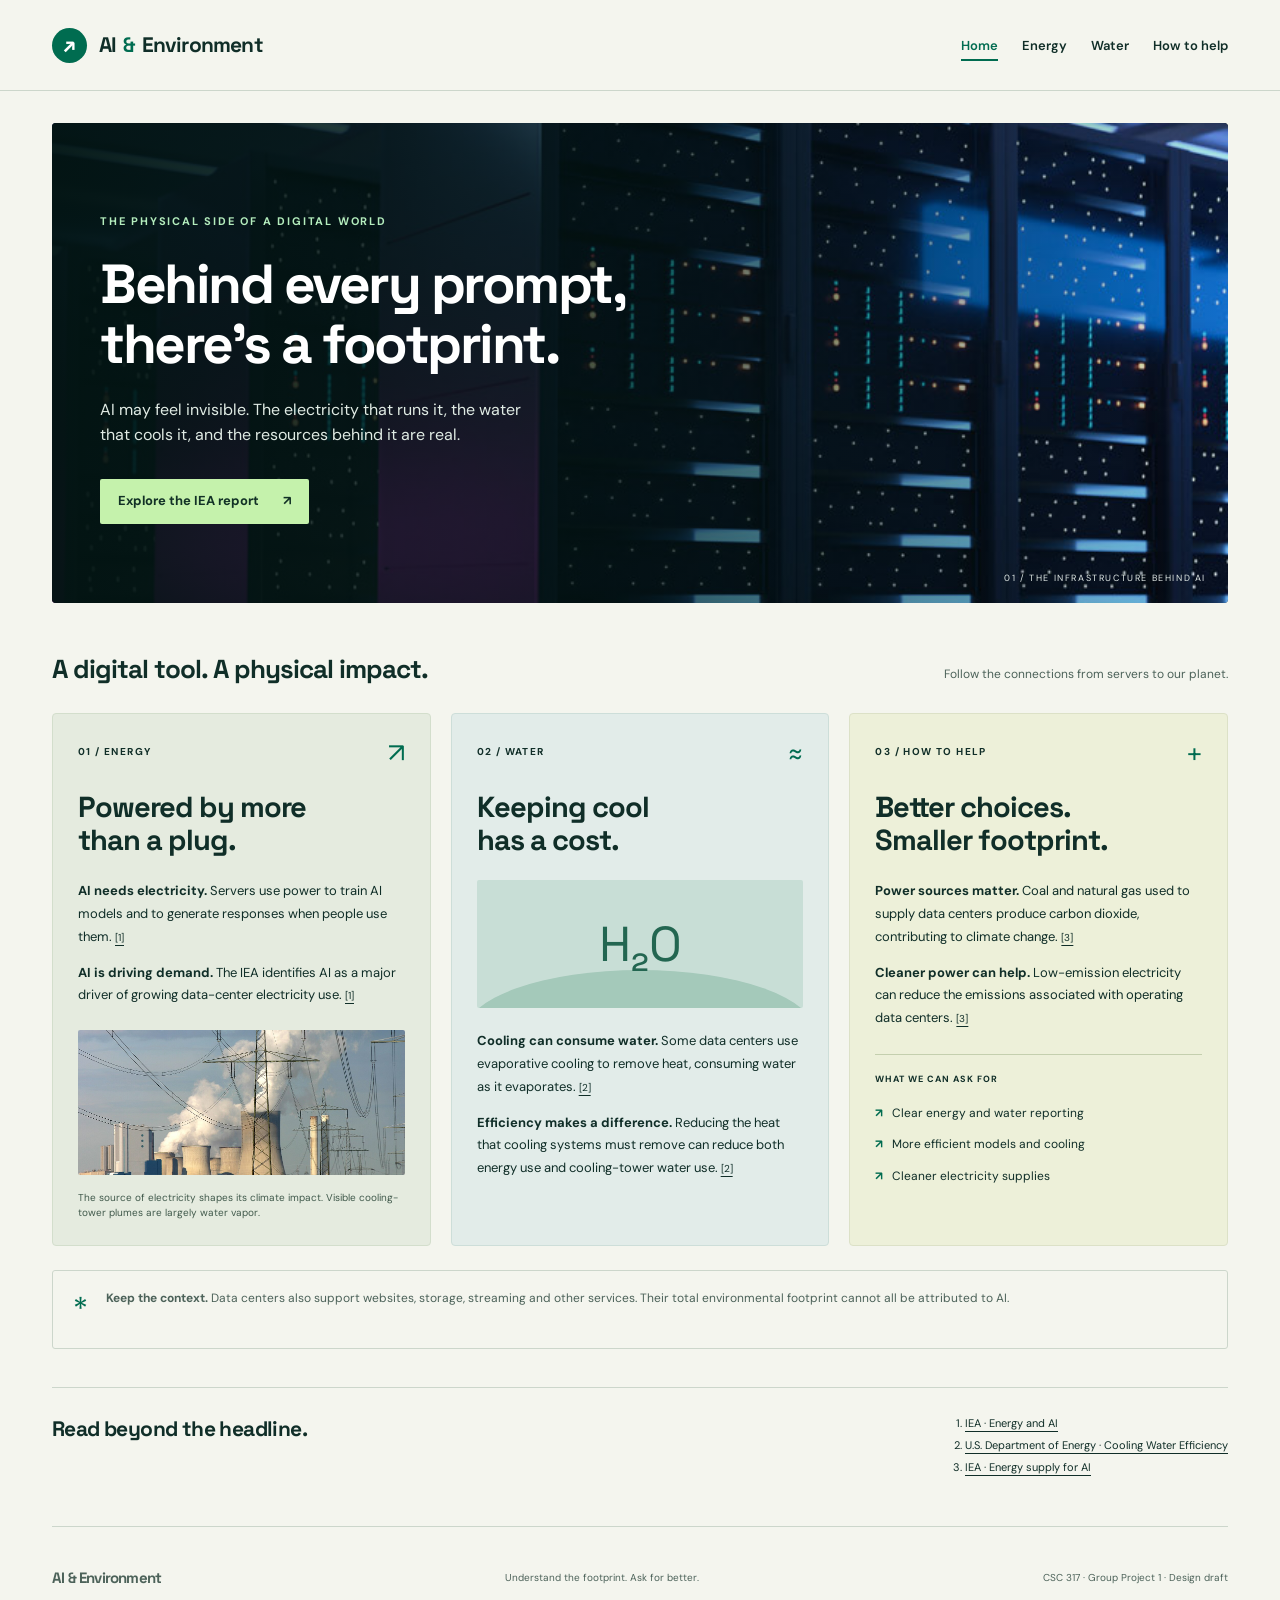
==== ai-environment-draft/index.html @ afbea67f "Add files via upload" ====
<!doctype html>
<html lang="en">
<head>
  <meta charset="utf-8">
  <meta name="viewport" content="width=device-width, initial-scale=1">
  <meta name="description" content="Explore the electricity, water and climate impacts behind artificial intelligence.">
  <title>AI & Environment — Behind the Prompt</title>
  <link rel="preconnect" href="https://fonts.googleapis.com">
  <link rel="preconnect" href="https://fonts.gstatic.com" crossorigin>
  <link href="https://fonts.googleapis.com/css2?family=DM+Sans:wght@400;500;600;700&family=Space+Grotesk:wght@400;500;600;700&display=swap" rel="stylesheet">
  <link rel="stylesheet" href="styles.css">
</head>
<body>
  <a class="skip" href="#main">Skip to content</a>
  <header class="site-header">
    <div class="header-inner">
      <div class="brand"><span class="brand-mark" aria-hidden="true">↗</span> AI <span class="amp">&</span> Environment</div>
      <nav aria-label="Main navigation">
        <!-- Assignment: navigation controls are visual only and do not navigate. -->
        <button type="button" class="current" aria-current="page">Home</button>
        <button type="button">Energy</button>
        <button type="button">Water</button>
        <button type="button">How to help</button>
      </nav>
    </div>
  </header>
  <main id="main">
    <section class="hero" aria-labelledby="hero-title">
      <img class="hero-image" src="assets/server-room.jpg" alt="Rows of server racks illuminated by blue and purple lights.">
      <div class="hero-copy">
        <p class="eyebrow">THE PHYSICAL SIDE OF A DIGITAL WORLD</p>
        <h1 id="hero-title">Behind every prompt,<br>there’s a footprint.</h1>
        <p>AI may feel invisible. The electricity that runs it, the water that cools it, and the resources behind it are real.</p>
        <a class="article-link" href="https://www.iea.org/reports/energy-and-ai">Explore the IEA report <span aria-hidden="true">↗</span></a>
      </div>
      <div class="hero-caption">01 / THE INFRASTRUCTURE BEHIND AI</div>
    </section>
    <div class="section-heading"><h2>A digital tool. A physical impact.</h2><p>Follow the connections from servers to our planet.</p></div>
    <div class="cards">
      <section class="card" aria-labelledby="energy-title">
        <div class="card-top"><span class="category">01 / ENERGY</span><span class="symbol" aria-hidden="true">↗</span></div>
        <h3 id="energy-title">Powered by more<br>than a plug.</h3>
        <p class="fact"><strong>AI needs electricity.</strong> Servers use power to train AI models and to generate responses when people use them. <a href="#source-iea" aria-label="Source 1">[1]</a></p>
        <p class="fact"><strong>AI is driving demand.</strong> The IEA identifies AI as a major driver of growing data-center electricity use. <a href="#source-iea" aria-label="Source 1">[1]</a></p>
        <figure><img src="assets/power-station.jpg" alt="Power station cooling towers and electricity transmission lines."><figcaption>The source of electricity shapes its climate impact. Visible cooling-tower plumes are largely water vapor.</figcaption></figure>
      </section>
      <section class="card water-card" aria-labelledby="water-title">
        <div class="card-top"><span class="category">02 / WATER</span><span class="symbol" aria-hidden="true">≈</span></div>
        <h3 id="water-title">Keeping cool<br>has a cost.</h3>
        <div class="water-graphic" aria-hidden="true"><span>H₂O</span><div class="wave"></div></div>
        <p class="fact"><strong>Cooling can consume water.</strong> Some data centers use evaporative cooling to remove heat, consuming water as it evaporates. <a href="#source-doe" aria-label="Source 2">[2]</a></p>
        <p class="fact"><strong>Efficiency makes a difference.</strong> Reducing the heat that cooling systems must remove can reduce both energy use and cooling-tower water use. <a href="#source-doe" aria-label="Source 2">[2]</a></p>
      </section>
      <section class="card help-card" aria-labelledby="help-title">
        <div class="card-top"><span class="category">03 / HOW TO HELP</span><span class="symbol" aria-hidden="true">+</span></div>
        <h3 id="help-title">Better choices.<br>Smaller footprint.</h3>
        <p class="fact"><strong>Power sources matter.</strong> Coal and natural gas used to supply data centers produce carbon dioxide, contributing to climate change. <a href="#source-supply" aria-label="Source 3">[3]</a></p>
        <p class="fact"><strong>Cleaner power can help.</strong> Low-emission electricity can reduce the emissions associated with operating data centers. <a href="#source-supply" aria-label="Source 3">[3]</a></p>
        <div class="takeaway"><p class="eyebrow">WHAT WE CAN ASK FOR</p><ul><li>Clear energy and water reporting</li><li>More efficient models and cooling</li><li>Cleaner electricity supplies</li></ul></div>
      </section>
    </div>
    <aside class="context"><span aria-hidden="true">*</span><p><strong>Keep the context.</strong> Data centers also support websites, storage, streaming and other services. Their total environmental footprint cannot all be attributed to AI.</p></aside>
    <section class="sources" aria-labelledby="sources-title"><h2 id="sources-title">Read beyond the headline.</h2><ol><li id="source-iea"><a href="https://www.iea.org/reports/energy-and-ai">IEA · Energy and AI</a></li><li id="source-doe"><a href="https://www.energy.gov/cmei/femp/cooling-water-efficiency-opportunities-federal-data-centers">U.S. Department of Energy · Cooling Water Efficiency</a></li><li id="source-supply"><a href="https://www.iea.org/reports/energy-and-ai/energy-supply-for-ai">IEA · Energy supply for AI</a></li></ol></section>
  </main>
  <footer><p class="brand">AI & Environment</p><p>Understand the footprint. Ask for better.</p><p>CSC 317 · Group Project 1 · Design draft</p></footer>
</body>
</html>
---- ai-environment-draft/styles.css ----
/* HTML/CSS only. Distinct pseudo selectors: :root, :hover, :focus-visible,
   :active, :first-child, :last-child, ::before, ::after, ::selection. */
:root{--ink:#102e28;--green:#006c50;--paper:#f4f5ee;--line:#ccd6cb;--muted:#4c6259}
*{box-sizing:border-box}body{margin:0;background:var(--paper);color:var(--ink);font-family:'DM Sans',sans-serif;line-height:1.6}h1,h2,h3,.brand{font-family:'Space Grotesk',sans-serif}a{color:inherit;text-underline-offset:4px}a:hover{color:var(--green)}a:focus-visible,button:focus-visible{outline:3px solid #b97000;outline-offset:5px}button:active{transform:translateY(1px)}::selection{background:#b8f2ca;color:#102e28}.skip{position:fixed;top:-100px;left:16px;padding:10px;background:white;z-index:20}.skip:focus-visible{top:12px}.site-header{position:sticky;top:0;z-index:10;background:rgba(244,245,238,.97);border-bottom:1px solid var(--line)}.header-inner{max-width:1240px;margin:auto;min-height:90px;padding:18px 32px;display:flex;align-items:center;justify-content:space-between;gap:24px}.brand{font-weight:700;font-size:21px;letter-spacing:-.8px;display:flex;align-items:center;gap:7px}.brand-mark{display:inline-flex;align-items:center;justify-content:center;background:var(--green);color:white;width:35px;height:35px;border-radius:50%;margin-right:5px}.amp{color:var(--green)}nav{display:flex;gap:24px}nav button{font:600 13px 'DM Sans',sans-serif;color:var(--ink);border:0;background:none;padding:9px 0;cursor:pointer;position:relative}nav button:hover{color:var(--green)}nav button:first-child{color:var(--green)}nav button::after{content:'';position:absolute;bottom:2px;left:0;width:0;height:2px;background:var(--green);transition:width .2s}nav button:hover::after,nav .current::after{width:100%}main{max-width:1240px;margin:auto;padding:32px}.hero{position:relative;min-height:480px;overflow:hidden;background:#071818;color:white;display:flex;align-items:center;border-radius:4px}.hero-image{position:absolute;width:100%;height:100%;object-fit:cover;object-position:right center}.hero::before{content:'';position:absolute;inset:0;background:linear-gradient(90deg,rgba(2,20,18,.96),rgba(2,20,18,.75) 43%,rgba(2,20,18,.08));z-index:1}.hero-copy{position:relative;z-index:2;padding:48px;max-width:670px}.eyebrow,.category{font-size:11px;letter-spacing:1.8px;font-weight:700}.hero .eyebrow{color:#b4edbd}h1{font-size:clamp(36px,4.3vw,58px);line-height:1.09;letter-spacing:-2.5px;margin:23px 0} .hero-copy>p:not(.eyebrow){max-width:450px;font-size:16px;color:#e0ebe4}.article-link{display:inline-flex;align-items:center;gap:24px;background:#c5f2ac;color:#123126;padding:12px 18px;margin-top:15px;font-size:13px;font-weight:700;text-decoration:none;border-radius:2px}.article-link:hover{background:white}.hero-caption{position:absolute;bottom:18px;right:22px;z-index:2;font-size:9px;letter-spacing:1.6px;color:#e2eae7}.section-heading{display:flex;align-items:baseline;justify-content:space-between;gap:20px;margin:46px 0 22px}.section-heading h2{font-size:26px;letter-spacing:-1px;margin:0}.section-heading p{font-size:12px;color:var(--muted);margin:0}.cards{display:flex;gap:20px;align-items:stretch}.card{flex:1;min-width:0;padding:25px;background:#e5ebdf;border:1px solid #d3decc;border-radius:4px}.water-card{background:#e2ece9;border-color:#cdded9}.help-card{background:#edf0d9;border-color:#dce1c7}.card-top{display:flex;justify-content:space-between;align-items:center}.category{font-size:10px;letter-spacing:1.4px}.symbol{font-size:27px;line-height:1;color:var(--green)}h3{font-size:29px;line-height:1.15;letter-spacing:-1px;margin:24px 0}.fact{font-size:13px;line-height:1.75}.fact strong{font-weight:700}.fact a{font-size:10px}figure{margin:23px 0 0}figure img{width:100%;height:145px;object-fit:cover;border-radius:2px}figcaption{font-size:10px;line-height:1.5;margin-top:7px;color:#40594b}.water-graphic{height:128px;position:relative;background:#c8ded6;overflow:hidden;margin:22px 0;border-radius:2px;display:flex;align-items:center;justify-content:center}.water-graphic>span{font-family:'Space Grotesk',sans-serif;font-size:49px;color:#236651;z-index:1}.wave{position:absolute;bottom:-87px;width:350px;height:125px;background:#a4c9ba;border-radius:50%}.takeaway{border-top:1px solid #c4cfae;margin-top:24px;padding-top:8px}.takeaway .eyebrow{font-size:9px;letter-spacing:1px}.takeaway ul{padding:0;list-style:none;font-size:12px}.takeaway li{padding:6px 0;display:flex;gap:9px}.takeaway li::before{content:'↗';color:var(--green);font-weight:bold}.takeaway li:last-child{padding-bottom:0}.context{display:flex;gap:18px;margin:24px 0 0;padding:18px 20px;border:1px solid var(--line);border-radius:3px}.context>span{font-size:32px;line-height:1.3;color:var(--green)}.context p{font-size:12px;margin:0;color:var(--muted)}.sources{border-top:1px solid var(--line);padding-top:24px;margin-top:38px;display:flex;justify-content:space-between;gap:24px}.sources h2{font-size:21px;letter-spacing:-.6px;margin:0}.sources ol{margin:0;padding-left:20px;font-size:11px;line-height:2}footer{max-width:1176px;margin:16px auto 0;padding:24px 0 32px;border-top:1px solid var(--line);display:flex;align-items:center;justify-content:space-between;gap:20px}footer .brand{font-size:15px}footer p{font-size:10px;color:var(--muted)}
@media(max-width:900px){.header-inner{padding:16px 24px}.brand{font-size:18px}nav{gap:16px}.hero-copy{padding:35px}.section-heading{align-items:flex-start;flex-direction:column;gap:5px}.cards{gap:12px}.card{padding:18px}h3{font-size:24px}footer{margin:16px 32px 0}}
@media(max-width:599px){.header-inner{padding:14px 20px;flex-direction:column;align-items:stretch;gap:8px;min-height:0}.brand{font-size:19px}nav{justify-content:space-between;gap:12px}nav button{font-size:12px;min-height:44px}main{padding:20px}.hero{min-height:490px;align-items:flex-end}.hero-image{object-position:65% center}.hero::before{background:linear-gradient(0deg,rgba(2,20,18,.97),rgba(2,20,18,.73) 62%,rgba(2,20,18,.1))}.hero-copy{padding:28px 24px 52px}.hero .eyebrow{font-size:9px;letter-spacing:1.2px}h1{font-size:39px;letter-spacing:-1.7px}.hero-copy>p:not(.eyebrow){font-size:14px}.hero-caption{left:24px;font-size:8px;right:auto}.section-heading{margin-top:30px}.section-heading h2{font-size:24px}.cards{flex-direction:column;gap:18px}.card{padding:25px}h3{font-size:32px;margin:20px 0}.fact{font-size:14px}figure img{height:175px}.water-graphic{height:140px}.context{padding:16px;gap:12px}.sources{flex-direction:column;gap:12px}.sources ol{font-size:12px}footer{margin:12px 20px 0;flex-direction:column;align-items:flex-start;gap:4px}footer p{margin:3px 0}footer .brand{margin-bottom:6px}}
@media(prefers-reduced-motion:reduce){*{transition:none!important}}
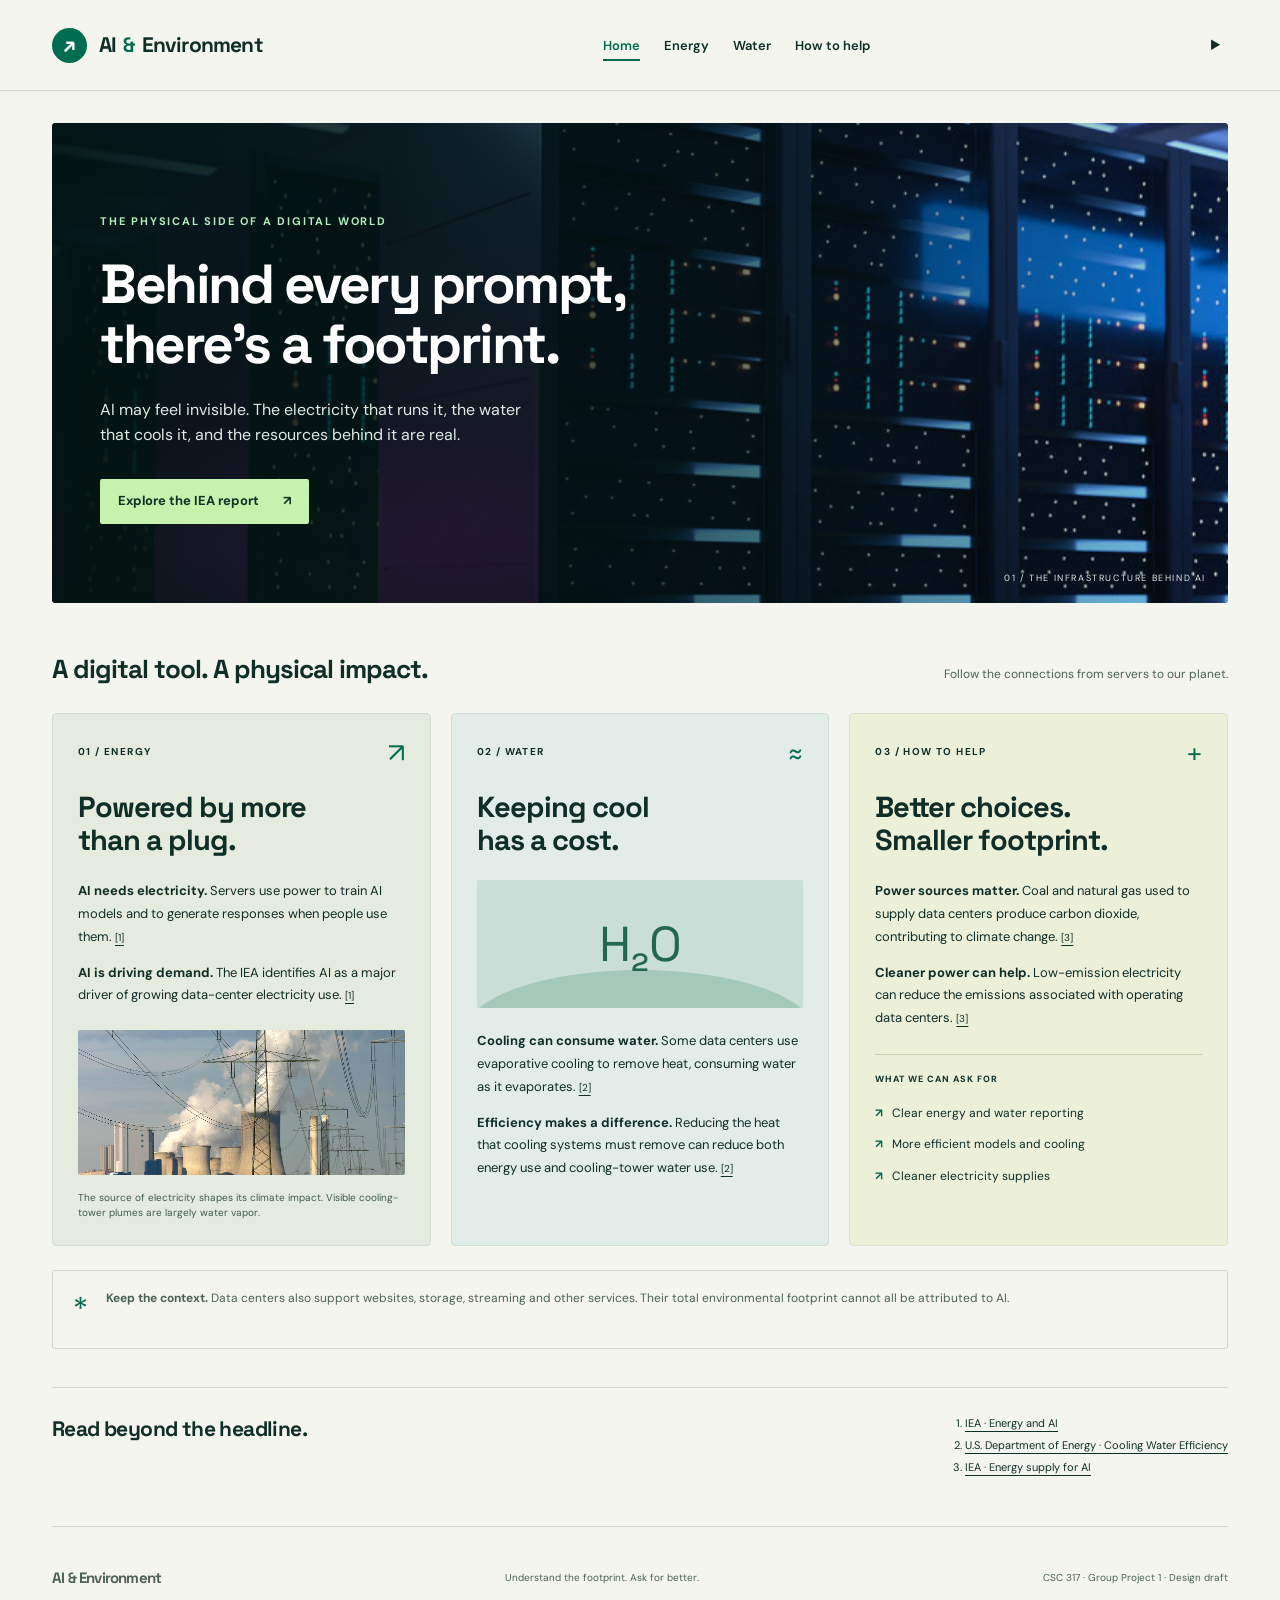
==== commit 0e34721b: "Update index.html" ====
--- a/ai-environment-draft/index.html
+++ b/ai-environment-draft/index.html
@@ -1,67 +1,134 @@
 <!doctype html>
 <html lang="en">
 <head>
-  <meta charset="utf-8">
-  <meta name="viewport" content="width=device-width, initial-scale=1">
-  <meta name="description" content="Explore the electricity, water and climate impacts behind artificial intelligence.">
-  <title>AI & Environment — Behind the Prompt</title>
-  <link rel="preconnect" href="https://fonts.googleapis.com">
-  <link rel="preconnect" href="https://fonts.gstatic.com" crossorigin>
-  <link href="https://fonts.googleapis.com/css2?family=DM+Sans:wght@400;500;600;700&family=Space+Grotesk:wght@400;500;600;700&display=swap" rel="stylesheet">
-  <link rel="stylesheet" href="styles.css">
+    <meta charset="utf-8">
+    <meta name="viewport" content="width=device-width, initial-scale=1">
+    <meta name="description"
+        content="Explore the electricity, water and climate impacts behind artificial intelligence.">
+    <title>AI & Environment — Behind the Prompt</title>
+    <link rel="preconnect" href="https://fonts.googleapis.com">
+    <link rel="preconnect" href="https://fonts.gstatic.com" crossorigin>
+    <link
+        href="https://fonts.googleapis.com/css2?family=DM+Sans:wght@400;500;600;700&family=Space+Grotesk:wght@400;500;600;700&display=swap"
+        rel="stylesheet">
+    <link rel="stylesheet" href="styles.css">
 </head>
+
 <body>
-  <a class="skip" href="#main">Skip to content</a>
-  <header class="site-header">
-    <div class="header-inner">
-      <div class="brand"><span class="brand-mark" aria-hidden="true">↗</span> AI <span class="amp">&</span> Environment</div>
-      <nav aria-label="Main navigation">
-        <!-- Assignment: navigation controls are visual only and do not navigate. -->
-        <button type="button" class="current" aria-current="page">Home</button>
-        <button type="button">Energy</button>
-        <button type="button">Water</button>
-        <button type="button">How to help</button>
-      </nav>
-    </div>
-  </header>
-  <main id="main">
-    <section class="hero" aria-labelledby="hero-title">
-      <img class="hero-image" src="assets/server-room.jpg" alt="Rows of server racks illuminated by blue and purple lights.">
-      <div class="hero-copy">
-        <p class="eyebrow">THE PHYSICAL SIDE OF A DIGITAL WORLD</p>
-        <h1 id="hero-title">Behind every prompt,<br>there’s a footprint.</h1>
-        <p>AI may feel invisible. The electricity that runs it, the water that cools it, and the resources behind it are real.</p>
-        <a class="article-link" href="https://www.iea.org/reports/energy-and-ai">Explore the IEA report <span aria-hidden="true">↗</span></a>
-      </div>
-      <div class="hero-caption">01 / THE INFRASTRUCTURE BEHIND AI</div>
-    </section>
-    <div class="section-heading"><h2>A digital tool. A physical impact.</h2><p>Follow the connections from servers to our planet.</p></div>
-    <div class="cards">
-      <section class="card" aria-labelledby="energy-title">
-        <div class="card-top"><span class="category">01 / ENERGY</span><span class="symbol" aria-hidden="true">↗</span></div>
-        <h3 id="energy-title">Powered by more<br>than a plug.</h3>
-        <p class="fact"><strong>AI needs electricity.</strong> Servers use power to train AI models and to generate responses when people use them. <a href="#source-iea" aria-label="Source 1">[1]</a></p>
-        <p class="fact"><strong>AI is driving demand.</strong> The IEA identifies AI as a major driver of growing data-center electricity use. <a href="#source-iea" aria-label="Source 1">[1]</a></p>
-        <figure><img src="assets/power-station.jpg" alt="Power station cooling towers and electricity transmission lines."><figcaption>The source of electricity shapes its climate impact. Visible cooling-tower plumes are largely water vapor.</figcaption></figure>
-      </section>
-      <section class="card water-card" aria-labelledby="water-title">
-        <div class="card-top"><span class="category">02 / WATER</span><span class="symbol" aria-hidden="true">≈</span></div>
-        <h3 id="water-title">Keeping cool<br>has a cost.</h3>
-        <div class="water-graphic" aria-hidden="true"><span>H₂O</span><div class="wave"></div></div>
-        <p class="fact"><strong>Cooling can consume water.</strong> Some data centers use evaporative cooling to remove heat, consuming water as it evaporates. <a href="#source-doe" aria-label="Source 2">[2]</a></p>
-        <p class="fact"><strong>Efficiency makes a difference.</strong> Reducing the heat that cooling systems must remove can reduce both energy use and cooling-tower water use. <a href="#source-doe" aria-label="Source 2">[2]</a></p>
-      </section>
-      <section class="card help-card" aria-labelledby="help-title">
-        <div class="card-top"><span class="category">03 / HOW TO HELP</span><span class="symbol" aria-hidden="true">+</span></div>
-        <h3 id="help-title">Better choices.<br>Smaller footprint.</h3>
-        <p class="fact"><strong>Power sources matter.</strong> Coal and natural gas used to supply data centers produce carbon dioxide, contributing to climate change. <a href="#source-supply" aria-label="Source 3">[3]</a></p>
-        <p class="fact"><strong>Cleaner power can help.</strong> Low-emission electricity can reduce the emissions associated with operating data centers. <a href="#source-supply" aria-label="Source 3">[3]</a></p>
-        <div class="takeaway"><p class="eyebrow">WHAT WE CAN ASK FOR</p><ul><li>Clear energy and water reporting</li><li>More efficient models and cooling</li><li>Cleaner electricity supplies</li></ul></div>
-      </section>
-    </div>
-    <aside class="context"><span aria-hidden="true">*</span><p><strong>Keep the context.</strong> Data centers also support websites, storage, streaming and other services. Their total environmental footprint cannot all be attributed to AI.</p></aside>
-    <section class="sources" aria-labelledby="sources-title"><h2 id="sources-title">Read beyond the headline.</h2><ol><li id="source-iea"><a href="https://www.iea.org/reports/energy-and-ai">IEA · Energy and AI</a></li><li id="source-doe"><a href="https://www.energy.gov/cmei/femp/cooling-water-efficiency-opportunities-federal-data-centers">U.S. Department of Energy · Cooling Water Efficiency</a></li><li id="source-supply"><a href="https://www.iea.org/reports/energy-and-ai/energy-supply-for-ai">IEA · Energy supply for AI</a></li></ol></section>
-  </main>
-  <footer><p class="brand">AI & Environment</p><p>Understand the footprint. Ask for better.</p><p>CSC 317 · Group Project 1 · Design draft</p></footer>
+    <a class="skip" href="#main">Skip to content</a>
+    <header class="site-header">
+        <div class="header-inner">
+            <div class="brand"><span class="brand-mark" aria-hidden="true">↗</span> AI <span class="amp">&</span>
+                Environment</div>
+            <nav aria-label="Main navigation">
+                <!-- Assignment: navigation controls are visual only and do not navigate. -->
+                <button type="button" class="current" aria-current="page">Home</button>
+                <button type="button">Energy</button>
+                <button type="button">Water</button>
+                <button type="button">How to help</button>
+            </nav>
+            <!-- CSS-only mobile hamburger: details opens and closes on tap. -->
+            <details class="mobile-menu">
+                <summary aria-label="Toggle mobile navigation">
+                    <span class="hamburger-icon" aria-hidden="true"><span></span><span></span><span></span></span>
+                </summary>
+                <nav aria-label="Mobile navigation">
+                    <a href="#main">Home</a>
+                    <a href="#energy-title">Energy</a>
+                    <a href="#water-title">Water</a>
+                    <a href="#help-title">How to help</a>
+                </nav>
+            </details>
+        </div>
+    </header>
+    <main id="main">
+        <section class="hero" aria-labelledby="hero-title">
+            <img class="hero-image" src="assets/server-room.jpg"
+                alt="Rows of server racks illuminated by blue and purple lights.">
+            <div class="hero-copy">
+                <p class="eyebrow">THE PHYSICAL SIDE OF A DIGITAL WORLD</p>
+                <h1 id="hero-title">Behind every prompt,<br>there’s a footprint.</h1>
+                <p>AI may feel invisible. The electricity that runs it, the water that cools it, and the resources
+                    behind it are real.</p>
+                <a class="article-link" href="https://www.iea.org/reports/energy-and-ai">Explore the IEA report <span
+                        aria-hidden="true">↗</span></a>
+            </div>
+            <div class="hero-caption">01 / THE INFRASTRUCTURE BEHIND AI</div>
+        </section>
+        <div class="section-heading">
+            <h2>A digital tool. A physical impact.</h2>
+            <p>Follow the connections from servers to our planet.</p>
+        </div>
+        <div class="cards">
+            <section class="card" aria-labelledby="energy-title">
+                <div class="card-top"><span class="category">01 / ENERGY</span><span class="symbol"
+                        aria-hidden="true">↗</span></div>
+                <h3 id="energy-title">Powered by more<br>than a plug.</h3>
+                <p class="fact"><strong>AI needs electricity.</strong> Servers use power to train AI models and to
+                    generate responses when people use them. <a href="#source-iea" aria-label="Source 1">[1]</a></p>
+                <p class="fact"><strong>AI is driving demand.</strong> The IEA identifies AI as a major driver of
+                    growing data-center electricity use. <a href="#source-iea" aria-label="Source 1">[1]</a></p>
+                <figure><img src="assets/power-station.jpg"
+                        alt="Power station cooling towers and electricity transmission lines.">
+                    <figcaption>The source of electricity shapes its climate impact. Visible cooling-tower plumes are
+                        largely water vapor.</figcaption>
+                </figure>
+            </section>
+            <section class="card water-card" aria-labelledby="water-title">
+                <div class="card-top"><span class="category">02 / WATER</span><span class="symbol"
+                        aria-hidden="true">≈</span></div>
+                <h3 id="water-title">Keeping cool<br>has a cost.</h3>
+                <div class="water-graphic" aria-hidden="true"><span>H₂O</span>
+                    <div class="wave"></div>
+                </div>
+                <p class="fact"><strong>Cooling can consume water.</strong> Some data centers use evaporative cooling to
+                    remove heat, consuming water as it evaporates. <a href="#source-doe" aria-label="Source 2">[2]</a>
+                </p>
+                <p class="fact"><strong>Efficiency makes a difference.</strong> Reducing the heat that cooling systems
+                    must remove can reduce both energy use and cooling-tower water use. <a href="#source-doe"
+                        aria-label="Source 2">[2]</a></p>
+            </section>
+            <section class="card help-card" aria-labelledby="help-title">
+                <div class="card-top"><span class="category">03 / HOW TO HELP</span><span class="symbol"
+                        aria-hidden="true">+</span></div>
+                <h3 id="help-title">Better choices.<br>Smaller footprint.</h3>
+                <p class="fact"><strong>Power sources matter.</strong> Coal and natural gas used to supply data centers
+                    produce carbon dioxide, contributing to climate change. <a href="#source-supply"
+                        aria-label="Source 3">[3]</a></p>
+                <p class="fact"><strong>Cleaner power can help.</strong> Low-emission electricity can reduce the
+                    emissions associated with operating data centers. <a href="#source-supply"
+                        aria-label="Source 3">[3]</a></p>
+                <div class="takeaway">
+                    <p class="eyebrow">WHAT WE CAN ASK FOR</p>
+                    <ul>
+                        <li>Clear energy and water reporting</li>
+                        <li>More efficient models and cooling</li>
+                        <li>Cleaner electricity supplies</li>
+                    </ul>
+                </div>
+            </section>
+        </div>
+        <aside class="context"><span aria-hidden="true">*</span>
+            <p><strong>Keep the context.</strong> Data centers also support websites, storage, streaming and other
+                services. Their total environmental footprint cannot all be attributed to AI.</p>
+        </aside>
+        <section class="sources" aria-labelledby="sources-title">
+            <h2 id="sources-title">Read beyond the headline.</h2>
+            <ol>
+                <li id="source-iea"><a href="https://www.iea.org/reports/energy-and-ai">IEA · Energy and AI</a></li>
+                <li id="source-doe"><a
+                        href="https://www.energy.gov/cmei/femp/cooling-water-efficiency-opportunities-federal-data-centers">U.S.
+                        Department of Energy · Cooling Water Efficiency</a></li>
+                <li id="source-supply"><a href="https://www.iea.org/reports/energy-and-ai/energy-supply-for-ai">IEA ·
+                        Energy supply for AI</a></li>
+            </ol>
+        </section>
+    </main>
+    <footer>
+        <p class="brand">AI & Environment</p>
+        <p>Understand the footprint. Ask for better.</p>
+        <p>CSC 317 · Group Project 1 · Design draft</p>
+    </footer>
 </body>
+
 </html>
